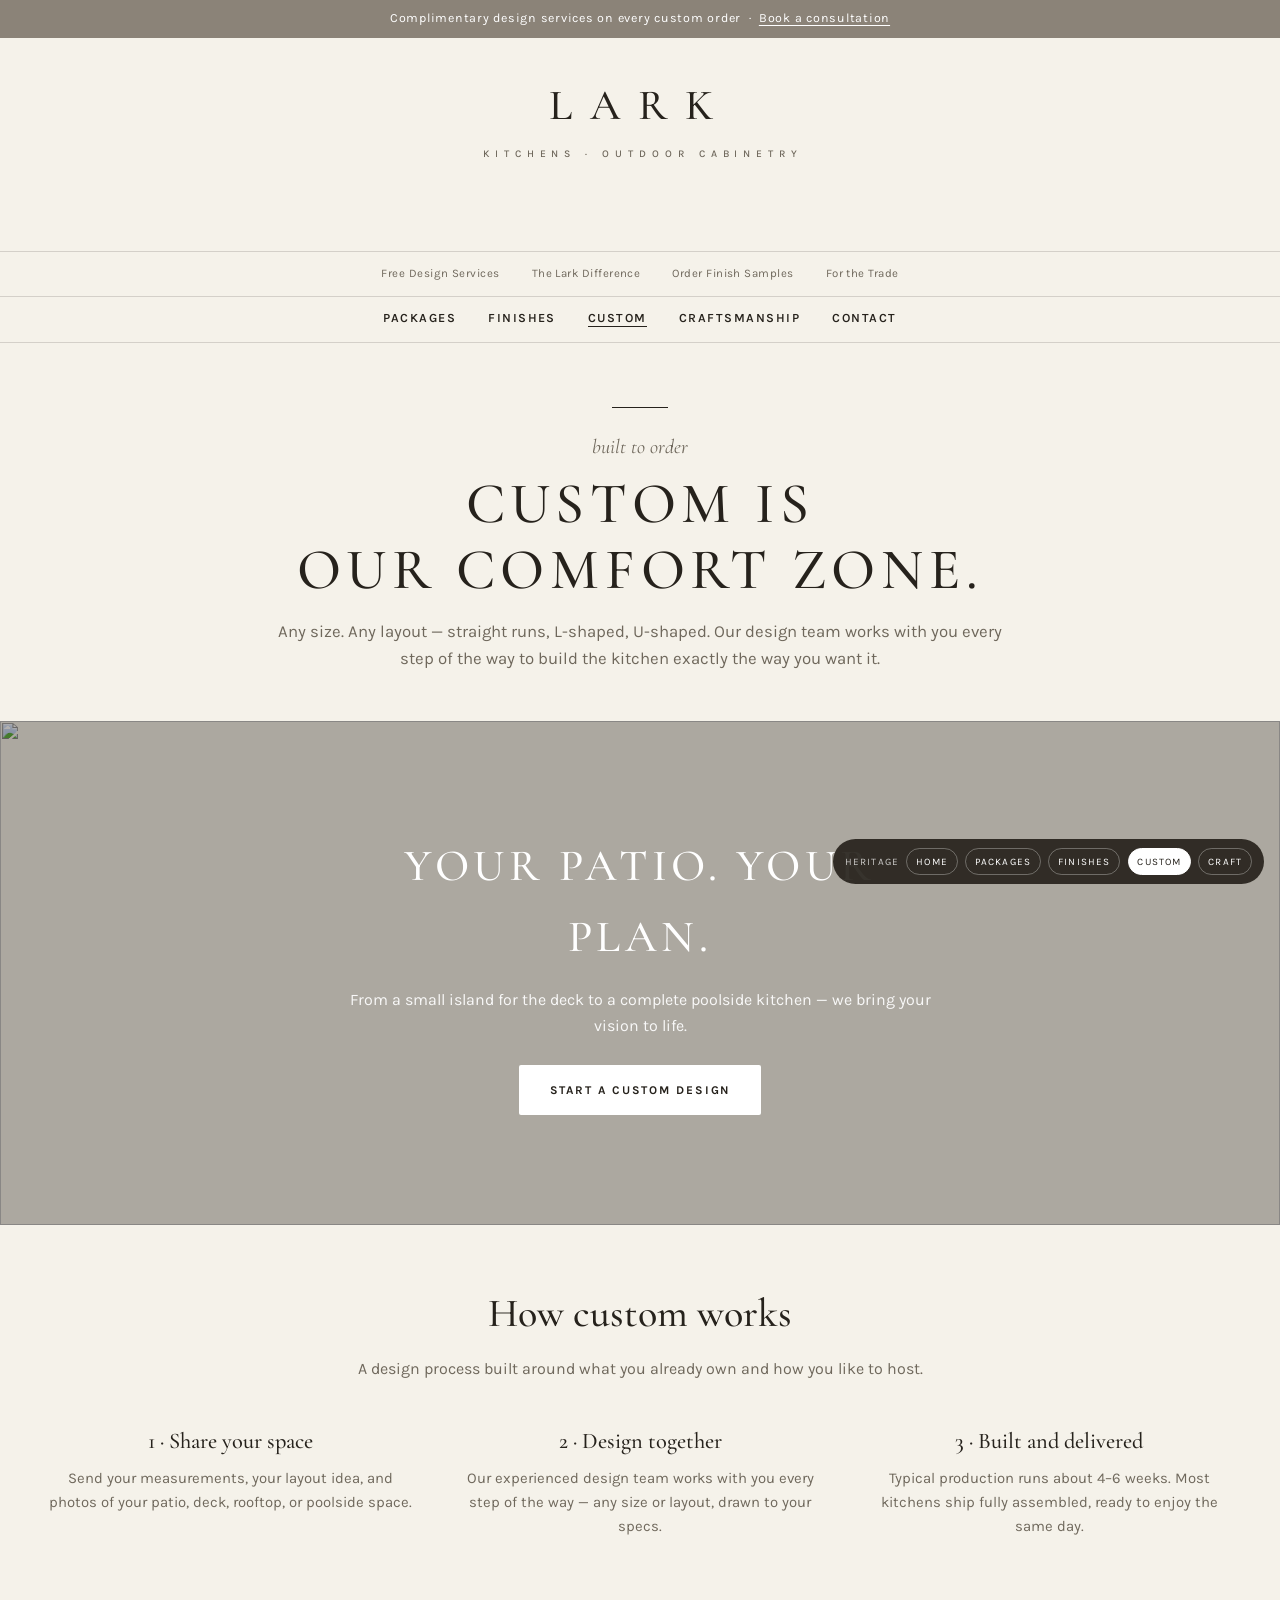
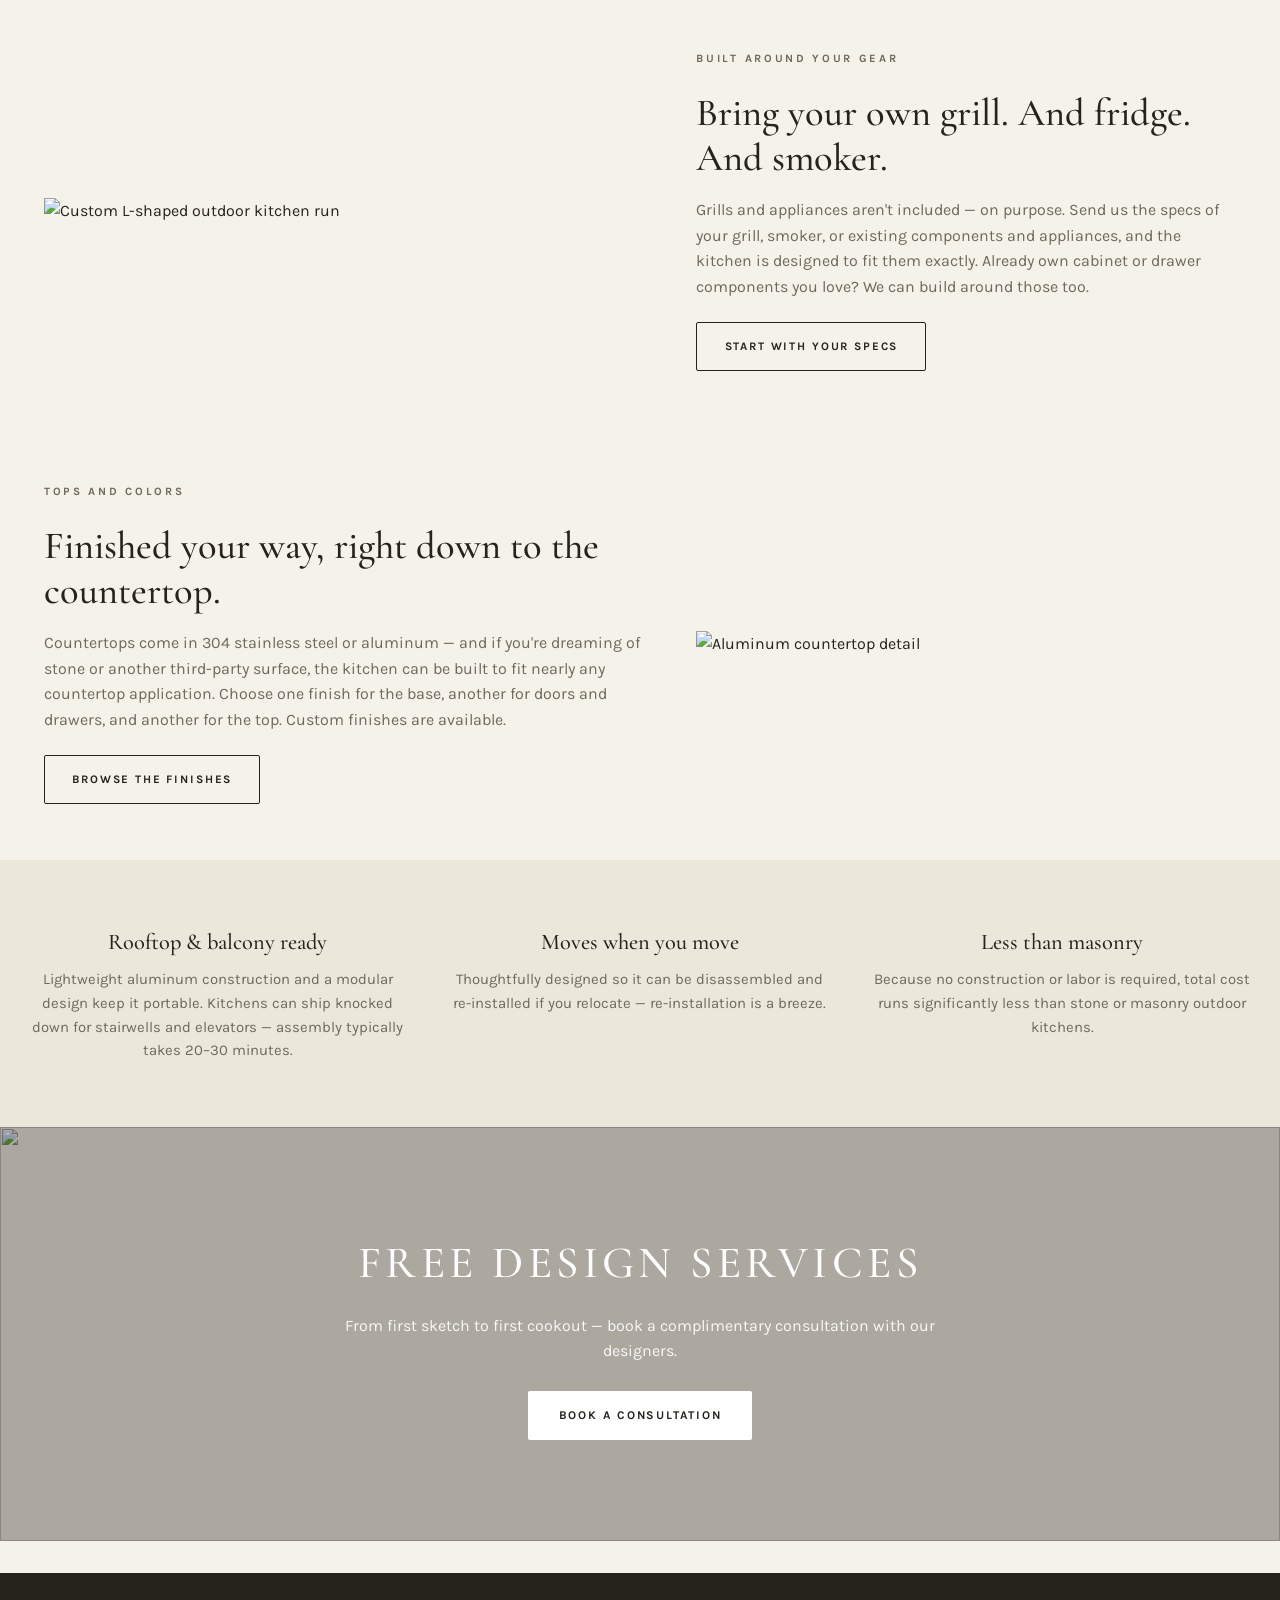
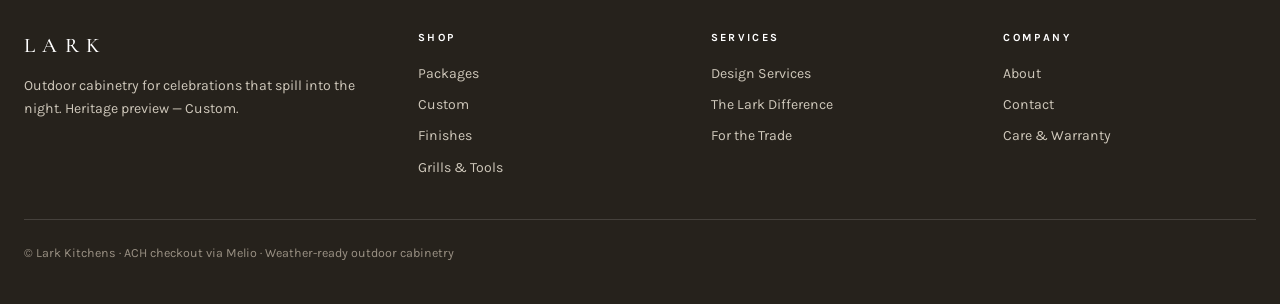
==== heritage-custom.html @ 8c2d2fce "Add Heritage custom subpage" ====
<!DOCTYPE html>
<html lang="en">
<head>
  <meta charset="utf-8">
  <meta name="viewport" content="width=device-width, initial-scale=1">
  <title>Lark Kitchens — Custom (Heritage)</title>
  <link href="https://fonts.googleapis.com/css2?family=Cormorant+Garamond:ital,wght@0,400;0,500;0,600;1,400;1,500&family=Karla:wght@300;400;500;600;700&display=swap" rel="stylesheet">
  <link rel="stylesheet" href="heritage.css">
</head>
<body>

<div class="announce">Complimentary design services on every custom order &nbsp;·&nbsp; <u>Book a consultation</u></div>

<header class="masthead">
  <a href="option-4-heritage.html" class="wordmark">Lark<span class="wordmark-sub">Kitchens · Outdoor Cabinetry</span></a>
</header>
<nav class="nav-tier services">
  <a href="#">Free Design Services</a>
  <a href="heritage-difference.html">The Lark Difference</a>
  <a href="heritage-finishes.html">Order Finish Samples</a>
  <a href="#">For the Trade</a>
</nav>
<nav class="nav-tier categories">
  <a href="heritage-packages.html">Packages</a>
  <a href="heritage-finishes.html">Finishes</a>
  <a class="current" href="heritage-custom.html">Custom</a>
  <a href="heritage-difference.html">Craftsmanship</a>
  <a href="#">Contact</a>
</nav>

<main>
  <section class="page-hero">
    <div class="rule-flourish"></div>
    <p class="eyebrow">built to order</p>
    <h1>Custom is<br>our comfort zone.</h1>
    <p class="lede">Any size. Any layout — straight runs, L-shaped, U-shaped. Our design team works with you every step of the way to build the kitchen exactly the way you want it.</p>
  </section>

  <section class="banner" style="min-height:56vh;">
    <img class="bg" src="https://wordpress-1639387-6605884.cloudwaysapps.com/wp-content/themes/lark-kitchens/assets/images/gallery/patio-1.jpg" alt="">
    <div class="banner-inner">
      <h2>Your patio. Your plan.</h2>
      <p>From a small island for the deck to a complete poolside kitchen — we bring your vision to life.</p>
      <a class="btn-solid" href="#">Start a Custom Design</a>
    </div>
  </section>

  <section class="section">
    <div class="section-head">
      <h2>How custom works</h2>
      <p>A design process built around what you already own and how you like to host.</p>
    </div>
    <div class="facts">
      <div class="fact"><h3>1 · Share your space</h3><p>Send your measurements, your layout idea, and photos of your patio, deck, rooftop, or poolside space.</p></div>
      <div class="fact"><h3>2 · Design together</h3><p>Our experienced design team works with you every step of the way — any size or layout, drawn to your specs.</p></div>
      <div class="fact"><h3>3 · Built and delivered</h3><p>Typical production runs about 4–6 weeks. Most kitchens ship fully assembled, ready to enjoy the same day.</p></div>
    </div>
  </section>

  <section class="story">
    <figure><img src="https://wordpress-1639387-6605884.cloudwaysapps.com/wp-content/themes/lark-kitchens/assets/images/gallery/patio-3.jpg" alt="Custom L-shaped outdoor kitchen run"></figure>
    <div>
      <p class="eyebrow-sm">Built around your gear</p>
      <h2>Bring your own grill. And fridge. And smoker.</h2>
      <p>Grills and appliances aren't included — on purpose. Send us the specs of your grill, smoker, or existing components and appliances, and the kitchen is designed to fit them exactly. Already own cabinet or drawer components you love? We can build around those too.</p>
      <a class="btn-outline" href="#">Start with your specs</a>
    </div>
  </section>

  <section class="story flip">
    <figure><img src="https://wordpress-1639387-6605884.cloudwaysapps.com/wp-content/themes/lark-kitchens/assets/images/gallery/aluminum-top.jpg" alt="Aluminum countertop detail"></figure>
    <div>
      <p class="eyebrow-sm">Tops and colors</p>
      <h2>Finished your way, right down to the countertop.</h2>
      <p>Countertops come in 304 stainless steel or aluminum — and if you're dreaming of stone or another third-party surface, the kitchen can be built to fit nearly any countertop application. Choose one finish for the base, another for doors and drawers, and another for the top. Custom finishes are available.</p>
      <a class="btn-outline" href="heritage-finishes.html">Browse the finishes</a>
    </div>
  </section>

  <section class="band">
    <div class="facts">
      <div class="fact"><h3>Rooftop &amp; balcony ready</h3><p>Lightweight aluminum construction and a modular design keep it portable. Kitchens can ship knocked down for stairwells and elevators — assembly typically takes 20–30 minutes.</p></div>
      <div class="fact"><h3>Moves when you move</h3><p>Thoughtfully designed so it can be disassembled and re-installed if you relocate — re-installation is a breeze.</p></div>
      <div class="fact"><h3>Less than masonry</h3><p>Because no construction or labor is required, total cost runs significantly less than stone or masonry outdoor kitchens.</p></div>
    </div>
  </section>

  <section class="banner">
    <img class="bg" src="https://i.postimg.cc/gcQ9fHq1/hero-dusk.jpg" alt="">
    <div class="banner-inner">
      <h2>Free Design Services</h2>
      <p>From first sketch to first cookout — book a complimentary consultation with our designers.</p>
      <a class="btn-solid" href="#">Book a consultation</a>
    </div>
  </section>
</main>

<footer class="footer">
  <div class="footer-grid">
    <div>
      <p class="wordmark" style="margin:0 0 0.8rem;">Lark</p>
      <p style="font-size:0.88rem; margin:0; max-width:22rem;">Outdoor cabinetry for celebrations that spill into the night. Heritage preview — Custom.</p>
    </div>
    <div>
      <h4>Shop</h4>
      <ul><li><a href="heritage-packages.html">Packages</a></li><li><a href="heritage-custom.html">Custom</a></li><li><a href="heritage-finishes.html">Finishes</a></li><li><a href="#">Grills &amp; Tools</a></li></ul>
    </div>
    <div>
      <h4>Services</h4>
      <ul><li><a href="#">Design Services</a></li><li><a href="heritage-difference.html">The Lark Difference</a></li><li><a href="#">For the Trade</a></li></ul>
    </div>
    <div>
      <h4>Company</h4>
      <ul><li><a href="#">About</a></li><li><a href="#">Contact</a></li><li><a href="#">Care &amp; Warranty</a></li></ul>
    </div>
  </div>
  <div class="footer-note">© Lark Kitchens · ACH checkout via Melio · Weather-ready outdoor cabinetry</div>
</footer>

<div class="option-switch">
  <span>Heritage</span>
  <a href="option-4-heritage.html">Home</a>
  <a href="heritage-packages.html">Packages</a>
  <a href="heritage-finishes.html">Finishes</a>
  <a class="is-active" href="heritage-custom.html">Custom</a>
  <a href="heritage-difference.html">Craft</a>
</div>
</body>
</html>
---- heritage.css ----
/* ============================================================
   HERITAGE — shared styles for Option 4 subpages
   Warm cream canvas, letter-spaced serif wordmark, editorial pacing.
   ============================================================ */
:root {
  --cream: #f5f2ea;
  --cream-deep: #ece7db;
  --ink: #26221c;
  --ink-soft: #6f685c;
  --taupe: #8b8378;
  --rule: rgba(38, 34, 28, 0.16);
  --serif: "Cormorant Garamond", Georgia, serif;
  --sans: "Karla", "Helvetica Neue", sans-serif;
  --max: 1240px;
}
* { box-sizing: border-box; }
body { margin: 0; background: var(--cream); color: var(--ink); font-family: var(--sans); font-weight: 400; line-height: 1.6; }
img { max-width: 100%; display: block; }
a { color: inherit; text-decoration: none; }

.announce { background: var(--taupe); color: #fff; text-align: center; font-size: 0.78rem; letter-spacing: 0.06em; padding: 0.55rem 1rem; }
.announce u { text-underline-offset: 3px; }

.masthead { text-align: center; padding: 2.1rem 1rem 1.2rem; }
.wordmark { font-family: var(--serif); font-weight: 500; font-size: clamp(1.9rem, 4vw, 2.7rem); letter-spacing: 0.42em; text-transform: uppercase; margin-right: -0.42em; }
.wordmark-sub { display: block; font-family: var(--sans); font-size: 0.64rem; letter-spacing: 0.58em; margin-right: -0.58em; text-transform: uppercase; color: var(--ink-soft); margin-top: 0.35rem; }

.nav-tier { display: flex; justify-content: center; flex-wrap: wrap; gap: 2rem; padding: 0.8rem 1rem; font-size: 0.78rem; letter-spacing: 0.12em; text-transform: uppercase; }
.nav-tier.services { border-top: 1px solid var(--rule); font-size: 0.72rem; color: var(--ink-soft); text-transform: none; letter-spacing: 0.04em; }
.nav-tier.categories { border-block: 1px solid var(--rule); font-weight: 600; }
.nav-tier a:hover, .nav-tier a.current { text-decoration: underline; text-underline-offset: 4px; }

/* Interior page hero */
.page-hero { text-align: center; padding: 4rem 1.5rem 3rem; max-width: 50rem; margin: 0 auto; }
.page-hero .rule-flourish { width: 3.5rem; height: 1px; background: var(--ink); margin: 0 auto 1.4rem; }
.page-hero p.eyebrow { font-family: var(--serif); font-style: italic; font-size: 1.25rem; color: var(--ink-soft); margin: 0 0 0.5rem; }
.page-hero h1 { font-family: var(--serif); font-weight: 500; font-size: clamp(2.3rem, 5vw, 3.6rem); letter-spacing: 0.1em; text-transform: uppercase; line-height: 1.15; margin: 0 0 1rem; }
.page-hero p.lede { color: var(--ink-soft); font-size: 1.05rem; margin: 0; }

.banner { position: relative; min-height: 46vh; display: grid; place-items: center; overflow: hidden; }
.banner img.bg { position: absolute; inset: 0; width: 100%; height: 100%; object-fit: cover; }
.banner::after { content: ""; position: absolute; inset: 0; background: rgba(30, 25, 18, 0.34); }
.banner-inner { position: relative; z-index: 2; text-align: center; color: #fff; padding: 3.5rem 1.5rem; max-width: 42rem; }
.banner-inner h2 { font-family: var(--serif); font-weight: 500; font-size: clamp(1.9rem, 4.2vw, 2.8rem); letter-spacing: 0.1em; text-transform: uppercase; margin: 0 0 0.8rem; }
.banner-inner p { margin: 0 0 1.7rem; color: rgba(255, 255, 255, 0.92); }

.btn-solid { display: inline-block; background: #fff; color: var(--ink); font-size: 0.74rem; font-weight: 700; letter-spacing: 0.16em; text-transform: uppercase; padding: 0.95rem 1.9rem; border-radius: 2px; }
.btn-solid:hover { background: var(--cream); }
.btn-outline { display: inline-block; border: 1px solid var(--ink); color: var(--ink); font-size: 0.72rem; font-weight: 700; letter-spacing: 0.16em; text-transform: uppercase; padding: 0.9rem 1.7rem; border-radius: 2px; }
.btn-outline:hover { background: var(--ink); color: var(--cream); }
.link-quiet { font-size: 0.76rem; font-weight: 700; letter-spacing: 0.16em; text-transform: uppercase; border-bottom: 1px solid var(--ink); padding-bottom: 0.2rem; }

.section { max-width: var(--max); margin: 0 auto; padding: 3.5rem 1.5rem; }
.section-head { text-align: center; max-width: 46rem; margin: 0 auto 2.6rem; }
.section-head h2 { font-family: var(--serif); font-weight: 500; font-size: clamp(1.8rem, 3.8vw, 2.5rem); margin: 0 0 0.7rem; }
.section-head p { color: var(--ink-soft); margin: 0; }
.eyebrow-sm { font-size: 0.7rem; font-weight: 700; letter-spacing: 0.24em; text-transform: uppercase; color: var(--taupe); margin: 0 0 1rem; }

/* Product / island cards */
.island-grid { display: grid; grid-template-columns: 1fr 1fr; gap: 2.2rem; }
@media (max-width: 880px) { .island-grid { grid-template-columns: 1fr; } }
.island { background: #fff; border: 1px solid var(--rule); }
.island figure { margin: 0; aspect-ratio: 16 / 10; overflow: hidden; background: var(--cream-deep); }
.island img { width: 100%; height: 100%; object-fit: cover; transition: transform 0.6s ease; }
.island:hover img { transform: scale(1.03); }
.island-body { padding: 1.6rem 1.7rem 1.8rem; }
.island-body h3 { font-family: var(--serif); font-weight: 600; font-size: 1.7rem; margin: 0 0 0.2rem; }
.island-body p.meta { font-size: 0.72rem; font-weight: 700; letter-spacing: 0.18em; text-transform: uppercase; color: var(--taupe); margin: 0 0 0.8rem; }
.island-body p { color: var(--ink-soft); font-size: 0.95rem; margin: 0 0 1rem; }
.spec-list { list-style: none; margin: 0 0 1.3rem; padding: 0; font-size: 0.9rem; color: var(--ink-soft); }
.spec-list li { padding: 0.32rem 0 0.32rem 1.15rem; position: relative; }
.spec-list li::before { content: ""; position: absolute; left: 0; top: 0.85rem; width: 0.38rem; height: 0.38rem; background: var(--taupe); border-radius: 50%; }

/* Split story */
.story { max-width: var(--max); margin: 0 auto; padding: 3.5rem 1.5rem; display: grid; grid-template-columns: 1.05fr 0.95fr; gap: 3.5rem; align-items: center; }
@media (max-width: 880px) { .story { grid-template-columns: 1fr; gap: 2rem; } }
.story.flip > figure { order: 2; }
@media (max-width: 880px) { .story.flip > figure { order: 0; } }
.story figure { margin: 0; }
.story h2 { font-family: var(--serif); font-weight: 500; font-size: clamp(1.8rem, 3.4vw, 2.4rem); line-height: 1.18; margin: 0 0 1rem; }
.story p { color: var(--ink-soft); margin: 0 0 1.4rem; }

/* Finishes */
.band { background: var(--cream-deep); padding: 4rem 1.5rem; }
.finish-grid { display: grid; grid-template-columns: repeat(auto-fit, minmax(120px, 1fr)); gap: 1.8rem; max-width: 900px; margin: 0 auto 1.8rem; }
.finish { display: grid; justify-items: center; gap: 0.7rem; text-align: center; }
.finish-chip { width: 4.6rem; height: 4.6rem; border-radius: 50%; border: 1px solid rgba(38, 34, 28, 0.22); box-shadow: inset 0 -10px 18px rgba(0, 0, 0, 0.12); }
.finish span { font-size: 0.66rem; font-weight: 700; letter-spacing: 0.18em; text-transform: uppercase; color: var(--ink-soft); }
.finish small { display: block; font-size: 0.66rem; color: var(--taupe); letter-spacing: 0.03em; text-transform: none; font-weight: 400; margin-top: 0.15rem; }
.fine-print { text-align: center; font-size: 0.78rem; color: var(--taupe); max-width: 38rem; margin: 0 auto; }

/* Checker feature rows */
.facts { display: grid; grid-template-columns: repeat(3, 1fr); gap: 2.2rem; text-align: center; }
@media (max-width: 880px) { .facts { grid-template-columns: 1fr; } }
.fact h3 { font-family: var(--serif); font-weight: 500; font-size: 1.4rem; margin: 0 0 0.5rem; }
.fact p { color: var(--ink-soft); font-size: 0.93rem; margin: 0; }

/* Spec table */
.spec-table { width: 100%; border-collapse: collapse; font-size: 0.92rem; background: #fff; border: 1px solid var(--rule); }
.spec-table th { font-family: var(--serif); font-weight: 600; font-size: 1.05rem; text-align: left; padding: 0.9rem 1.1rem; border-bottom: 1px solid var(--rule); }
.spec-table td { padding: 0.75rem 1.1rem; border-bottom: 1px solid var(--rule); color: var(--ink-soft); vertical-align: top; }
.spec-table tr:last-child td { border-bottom: 0; }

/* Footer */
.footer { background: #26221c; color: #cfc8bb; padding: 3.5rem 1.5rem 2.5rem; margin-top: 2rem; }
.footer-grid { max-width: var(--max); margin: 0 auto; display: grid; grid-template-columns: 1.4fr 1fr 1fr 1fr; gap: 2.5rem; }
@media (max-width: 880px) { .footer-grid { grid-template-columns: 1fr 1fr; } }
.footer .wordmark { font-size: 1.3rem; color: #fff; letter-spacing: 0.36em; margin-right: -0.36em; }
.footer h4 { font-size: 0.68rem; letter-spacing: 0.22em; text-transform: uppercase; color: #fff; margin: 0 0 1rem; }
.footer ul { list-style: none; margin: 0; padding: 0; display: grid; gap: 0.55rem; font-size: 0.88rem; }
.footer-note { max-width: var(--max); margin: 2.5rem auto 0; padding-top: 1.5rem; border-top: 1px solid rgba(255, 255, 255, 0.14); font-size: 0.78rem; color: #9a9184; }

/* Option switcher (preview chrome only) */
.option-switch { position: fixed; right: 1rem; bottom: 1rem; z-index: 90; display: flex; align-items: center; gap: 0.45rem; padding: 0.55rem 0.75rem; background: rgba(38, 34, 28, 0.92); border-radius: 999px; font-size: 0.62rem; letter-spacing: 0.12em; text-transform: uppercase; color: rgba(255, 255, 255, 0.75); font-family: var(--sans); }
.option-switch a { display: grid; place-items: center; padding: 0 0.55rem; height: 1.7rem; border-radius: 999px; border: 1px solid rgba(255, 255, 255, 0.3); color: #fff; }
.option-switch a.is-active { background: #fff; color: var(--ink); border-color: #fff; }
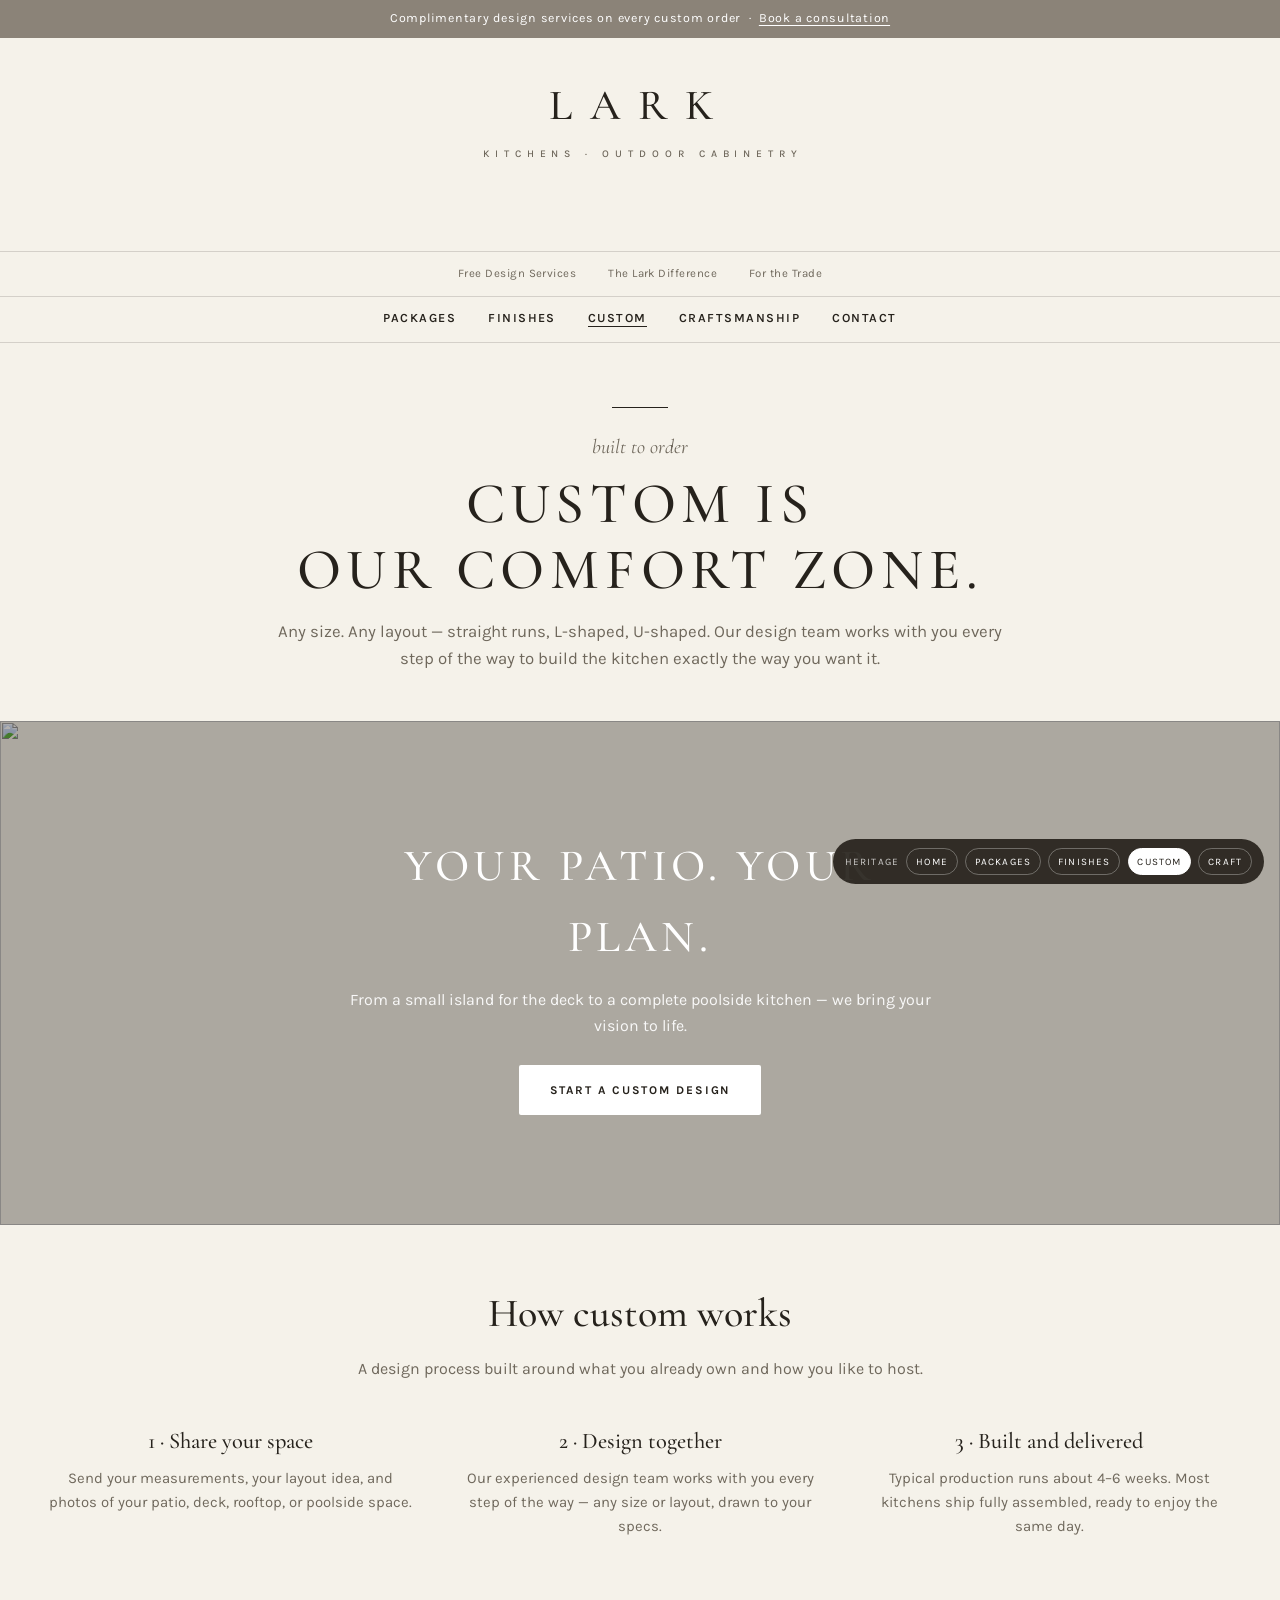
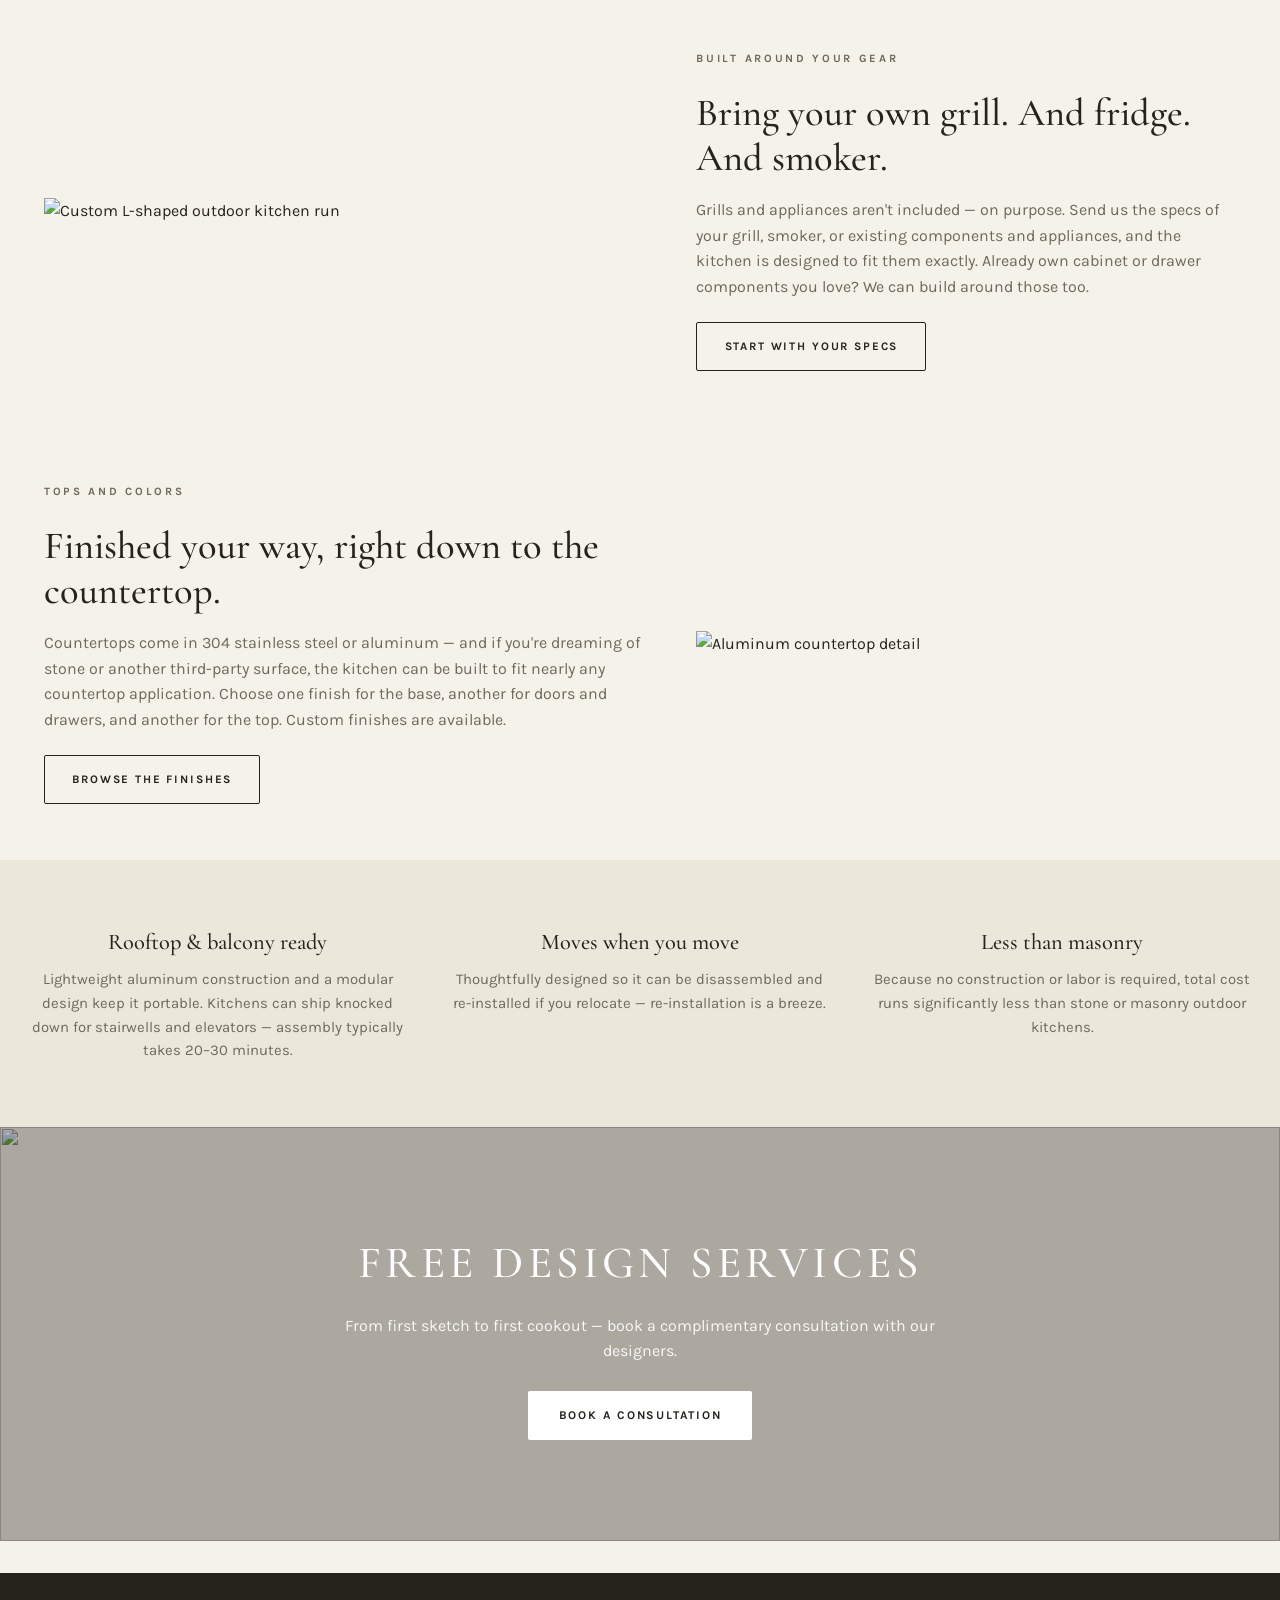
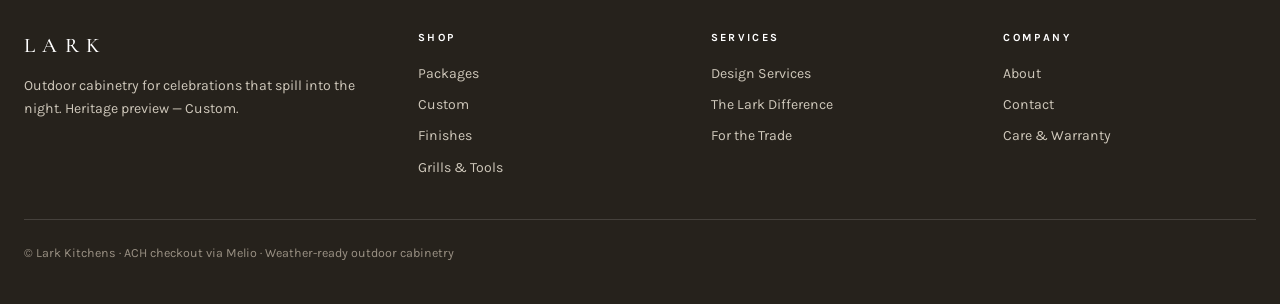
==== commit ac6b72b6: "Custom page: remove sample nav link" ====
--- a/heritage-custom.html
+++ b/heritage-custom.html
@@ -17,7 +17,6 @@
 <nav class="nav-tier services">
   <a href="#">Free Design Services</a>
   <a href="heritage-difference.html">The Lark Difference</a>
-  <a href="heritage-finishes.html">Order Finish Samples</a>
   <a href="#">For the Trade</a>
 </nav>
 <nav class="nav-tier categories">
